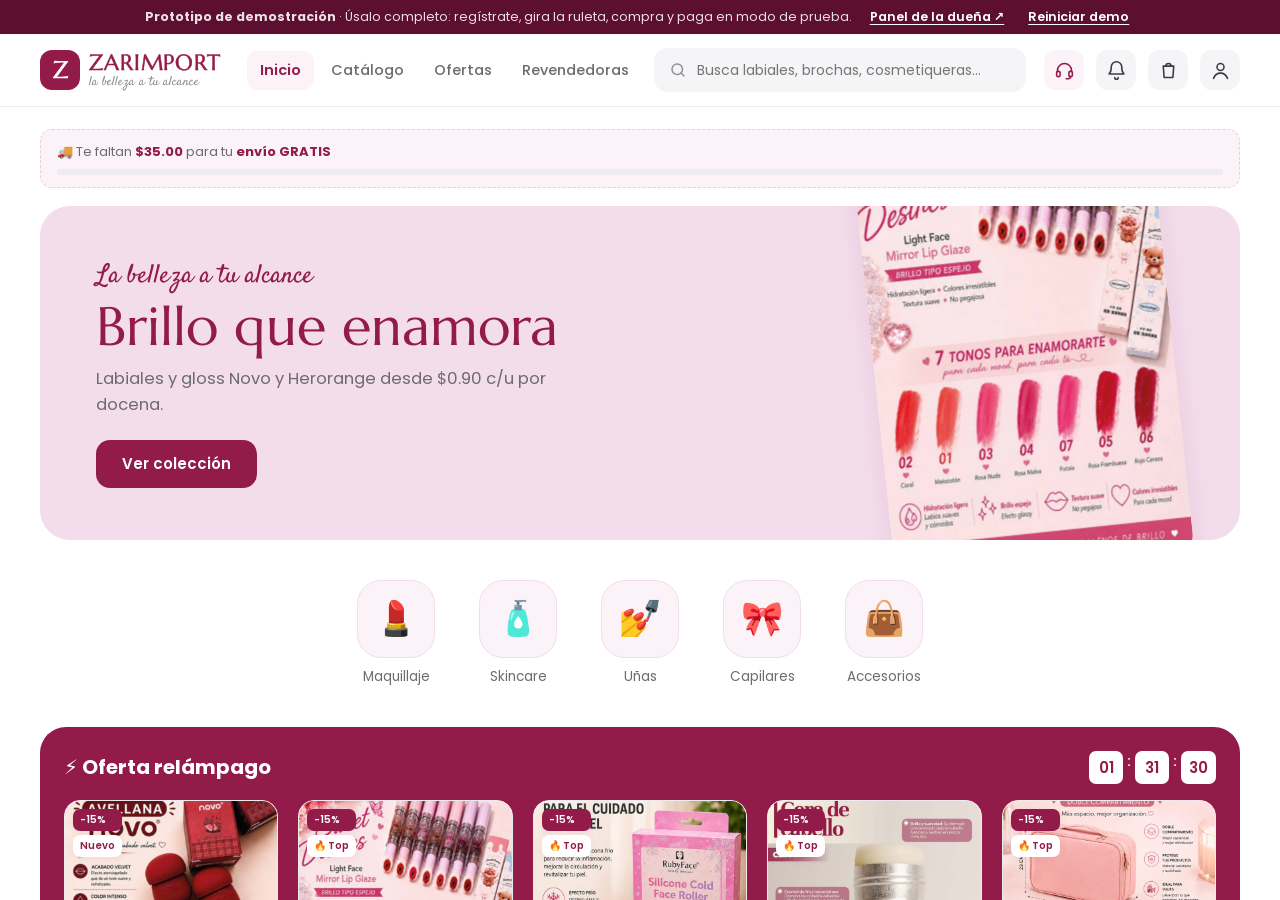
==== index.html @ 4b7f6025 "Zarimport demo: responsive desktop, tablet and mobile layout Adds a desktop storefront layout (top n" ====
<!doctype html>
<html lang="es">
<head>
<meta charset="utf-8">
<meta name="viewport" content="width=device-width,initial-scale=1,viewport-fit=cover">
<meta name="theme-color" content="#931B4A">
<title>Zarimport · La belleza a tu alcance</title>
<link rel="manifest" href="manifest.webmanifest">
<link rel="icon" href="assets/brand/icon.svg" type="image/svg+xml">
<link rel="preconnect" href="https://fonts.googleapis.com">
<link href="https://fonts.googleapis.com/css2?family=Marcellus&family=Poppins:wght@400;500;600;700&family=Satisfy&display=swap" rel="stylesheet">
<link rel="stylesheet" href="css/app.css">
</head>
<body>
<div class="stage">
  <aside class="demo-bar">
    <span><b>Prototipo de demostración</b> · Úsalo completo: regístrate, gira la ruleta, compra y paga en modo de prueba.</span>
    <a href="admin.html" target="_blank">Panel de la dueña ↗</a>
    <button onclick="Store.reset();location.hash='';location.reload()">Reiniciar demo</button>
  </aside>

  <div class="phone" id="phone">
    <header class="topbar" id="topbar">
      <div class="topbar-in">
        <a class="brand" href="#/">
          <span class="mark">Z</span>
          <span class="name">ZARIMPORT<small>la belleza a tu alcance</small></span>
        </a>
        <nav class="desk-nav" aria-label="Principal">
          <a href="#/" data-tab="home">Inicio</a>
          <a href="#/categorias" data-tab="cats">Catálogo</a>
          <a href="#/ofertas" data-tab="deals">Ofertas</a>
          <a href="#/revendedoras">Revendedoras</a>
        </nav>
        <form class="search desk-search" role="search" onsubmit="location.hash='#/buscar/'+encodeURIComponent(this.q.value);return false">
          <svg viewBox="0 0 24 24" fill="none" stroke="currentColor" stroke-width="2" stroke-linecap="round"><circle cx="11" cy="11" r="7"/><path d="m20 20-3.5-3.5"/></svg>
          <input name="q" placeholder="Busca labiales, brochas, cosmetiqueras…" autocomplete="off" aria-label="Buscar productos">
        </form>
        <a class="icon-btn zari-btn" href="#/ayuda" aria-label="Ayuda con Zari" title="Ayuda con Zari">
          <svg viewBox="0 0 24 24" fill="none" stroke="currentColor" stroke-width="1.8" stroke-linecap="round" stroke-linejoin="round"><path d="M4 13v-1a8 8 0 0 1 16 0v1"/><rect x="3" y="13" width="4" height="6" rx="1.5"/><rect x="17" y="13" width="4" height="6" rx="1.5"/><path d="M19 19c0 1.5-2 2.5-5 2.5"/></svg>
        </a>
        <a class="icon-btn" href="#/notificaciones" aria-label="Notificaciones" title="Notificaciones">
          <svg viewBox="0 0 24 24" fill="none" stroke="currentColor" stroke-width="1.8" stroke-linecap="round"><path d="M6 8a6 6 0 1 1 12 0c0 7 3 8 3 8H3s3-1 3-8"/><path d="M10 20a2 2 0 0 0 4 0"/></svg>
          <span class="badge" id="b-notif"></span>
        </a>
        <a class="icon-btn desk-only" href="#/carrito" data-tab="cart" aria-label="Carrito" title="Carrito">
          <svg viewBox="0 0 24 24" fill="none" stroke="currentColor" stroke-width="1.8" stroke-linecap="round" stroke-linejoin="round"><path d="M6 7h12l-1 13H7z"/><path d="M9 7a3 3 0 0 1 6 0"/></svg>
          <span class="badge b-cart"></span>
        </a>
        <a class="icon-btn desk-only" href="#/perfil" data-tab="me" aria-label="Mi cuenta" title="Mi cuenta">
          <svg viewBox="0 0 24 24" fill="none" stroke="currentColor" stroke-width="1.8" stroke-linecap="round"><circle cx="12" cy="8" r="4"/><path d="M4 21c1.5-4 4.5-6 8-6s6.5 2 8 6"/></svg>
        </a>
      </div>
    </header>

    <main class="view" id="view"></main>

    <nav class="tabbar" id="tabbar">
      <a href="#/" data-tab="home"><svg viewBox="0 0 24 24" fill="none" stroke="currentColor" stroke-width="1.8" stroke-linejoin="round"><path d="M3 10.5 12 3l9 7.5V20a1 1 0 0 1-1 1h-5v-6h-6v6H4a1 1 0 0 1-1-1z"/></svg>Inicio</a>
      <a href="#/categorias" data-tab="cats"><svg viewBox="0 0 24 24" fill="none" stroke="currentColor" stroke-width="1.8"><rect x="3" y="3" width="7.5" height="7.5" rx="2"/><rect x="13.5" y="3" width="7.5" height="7.5" rx="2"/><rect x="3" y="13.5" width="7.5" height="7.5" rx="2"/><rect x="13.5" y="13.5" width="7.5" height="7.5" rx="2"/></svg>Catálogo</a>
      <a href="#/ofertas" data-tab="deals"><svg viewBox="0 0 24 24" fill="none" stroke="currentColor" stroke-width="1.8" stroke-linejoin="round"><path d="M13 2 4 14h7l-1 8 9-12h-7z"/></svg>Ofertas</a>
      <a href="#/carrito" data-tab="cart"><svg viewBox="0 0 24 24" fill="none" stroke="currentColor" stroke-width="1.8" stroke-linecap="round" stroke-linejoin="round"><path d="M6 7h12l-1 13H7z"/><path d="M9 7a3 3 0 0 1 6 0"/></svg>Carrito<span class="badge b-cart" id="b-cart"></span></a>
      <a href="#/perfil" data-tab="me"><svg viewBox="0 0 24 24" fill="none" stroke="currentColor" stroke-width="1.8" stroke-linecap="round"><circle cx="12" cy="8" r="4"/><path d="M4 21c1.5-4 4.5-6 8-6s6.5 2 8 6"/></svg>Mi cuenta</a>
    </nav>

    <div class="layer" id="layer"></div>
  </div>
</div>

<script src="js/data.js"></script>
<script src="js/store.js"></script>
<script src="js/app.js"></script>
<script src="js/engage.js"></script>
<script src="js/zari.js"></script>
</body>
</html>
---- css/app.css ----
:root{
  --vino:#931B4A; --vino-700:#7A1640; --vino-900:#5C0F30;
  --lila:#F3DDEC; --lila-200:#EBCDE2; --lila-50:#FBF3F8;
  --gris:#8F9396; --gris-200:#ECEBEE; --gris-100:#F5F4F6; --texto:#3E3B40; --texto-2:#6D6A70;
  --blanco:#fff; --ok:#2E8B6A; --warn:#C27A12;
  --r:16px; --r-sm:10px;
  --sh:0 6px 24px rgba(147,27,74,.10); --sh-sm:0 2px 10px rgba(147,27,74,.08);
  --serif:'Marcellus',Georgia,serif; --sans:'Poppins',system-ui,-apple-system,Segoe UI,sans-serif; --script:'Satisfy',cursive;
}
*{box-sizing:border-box;-webkit-tap-highlight-color:transparent}
html,body{margin:0;height:100%}
body{font-family:var(--sans);color:var(--texto);background:var(--lila-50);font-size:14px}
button{font:inherit;cursor:pointer;border:0;background:none;color:inherit}
input,select,textarea{font:inherit;color:inherit}
img{display:block;max-width:100%}
a{color:inherit;text-decoration:none}

/* ---------- Marco: la app ocupa toda la pantalla; el diseño de escritorio está al final ---------- */
.stage{height:100dvh;display:flex;flex-direction:column}
.phone{position:relative;flex:1;min-height:0;width:100%;max-width:430px;margin:0 auto;background:var(--blanco);overflow:hidden;display:flex;flex-direction:column}
.demo-bar,.desk-nav,.desk-search,.desk-only,.site-foot{display:none}
.topbar-in,.page{display:contents}

/* ---------- Estructura ---------- */
.topbar{flex:none;display:flex;align-items:center;gap:10px;padding:12px 16px 10px;background:var(--blanco);z-index:5}
.brand{display:flex;align-items:center;gap:9px;flex:1;min-width:0}
.brand .mark{width:34px;height:34px;border-radius:10px;background:var(--vino);color:#fff;font-family:var(--serif);font-size:21px;display:grid;place-items:center;-webkit-text-stroke:.6px #fff}
.brand .name{font-family:var(--serif);color:var(--vino);font-size:19px;letter-spacing:.04em;-webkit-text-stroke:.5px var(--vino);line-height:1}
.brand .name small{display:block;font-family:var(--script);-webkit-text-stroke:0;color:var(--gris);font-size:13px;letter-spacing:0;margin-top:2px}
.icon-btn{position:relative;width:40px;height:40px;border-radius:12px;display:grid;place-items:center;background:var(--gris-100);color:var(--texto)}
.icon-btn svg{width:21px;height:21px}
.badge{position:absolute;top:-3px;right:-3px;min-width:18px;height:18px;padding:0 5px;border-radius:9px;background:var(--vino);color:#fff;font-size:10.5px;font-weight:600;display:grid;place-items:center;border:2px solid #fff}
.badge:empty,.badge[data-n="0"]{display:none}

.view{flex:1;overflow-y:auto;overflow-x:hidden;padding-bottom:24px;scroll-behavior:smooth}
.view::-webkit-scrollbar{width:0}

.tabbar{flex:none;display:grid;grid-template-columns:repeat(5,1fr);background:#fff;border-top:1px solid var(--gris-200);padding:6px 6px calc(6px + env(safe-area-inset-bottom))}
.tabbar a{display:flex;flex-direction:column;align-items:center;gap:2px;font-size:10.5px;color:var(--gris);padding:4px 0;position:relative}
.tabbar a svg{width:23px;height:23px}
.tabbar a.on{color:var(--vino);font-weight:600}
.tabbar .badge{top:0;right:calc(50% - 22px)}

/* ---------- Elementos ---------- */
.btn{display:inline-flex;align-items:center;justify-content:center;gap:8px;height:46px;padding:0 20px;border-radius:14px;background:var(--vino);color:#fff;font-weight:600;font-size:14.5px;transition:transform .12s,background .2s}
.btn:active{transform:scale(.97)}
.btn.block{width:100%}
.btn.soft{background:var(--lila);color:var(--vino)}
.btn.ghost{background:transparent;color:var(--vino);border:1.5px solid var(--lila-200)}
.btn.sm{height:36px;padding:0 14px;font-size:13px;border-radius:11px}
.btn[disabled]{opacity:.45;pointer-events:none}
.chip{display:inline-flex;align-items:center;gap:6px;height:32px;padding:0 13px;border-radius:16px;background:var(--gris-100);color:var(--texto-2);font-size:12.5px;white-space:nowrap}
.chip.on{background:var(--vino);color:#fff}
.section{padding:0 16px;margin-top:22px}
.sec-h{display:flex;align-items:baseline;justify-content:space-between;margin-bottom:12px}
.sec-h h3{margin:0;font-family:var(--serif);font-weight:400;font-size:20px;color:var(--vino)}
.sec-h a{font-size:12.5px;color:var(--gris)}
.muted{color:var(--texto-2)}
.tiny{font-size:11.5px}
.hscroll{display:flex;gap:12px;overflow-x:auto;padding:0 16px;margin:0 -16px;scroll-snap-type:x mandatory}
.hscroll::-webkit-scrollbar{display:none}
.hscroll>*{scroll-snap-align:start}

.search{display:flex;align-items:center;gap:8px;margin:0 16px;height:44px;border-radius:14px;background:var(--gris-100);padding:0 14px;color:var(--gris)}
.search input{flex:1;min-width:0;border:0;background:transparent;outline:none;font-size:14px;color:var(--texto)}
.search svg{width:18px;height:18px;flex:none}
.search .btn{flex:none;margin-right:-6px}

/* Barra de envío gratis */
.ship-bar{margin:12px 16px 0;padding:10px 12px;border-radius:12px;background:var(--lila-50);font-size:12px;color:var(--texto-2);border:1px dashed var(--lila-200)}
.ship-bar b{color:var(--vino)}
.prog{height:6px;background:var(--gris-200);border-radius:4px;margin-top:7px;overflow:hidden}
.prog i{display:block;height:100%;background:linear-gradient(90deg,#C25A85,var(--vino));border-radius:4px;transition:width .4s}

/* Hero */
.hero{margin:14px 16px 0;border-radius:22px;background:var(--lila);padding:20px 18px;position:relative;overflow:hidden;min-height:150px}
.hero>*{position:relative;z-index:1}
.hero>img{z-index:0}
.hero h2{font-family:var(--serif);font-weight:400;color:var(--vino);font-size:24px;line-height:1.1;margin:0 0 4px;max-width:54%}
.hero p{margin:0 0 12px;max-width:54%;font-size:12.5px;color:var(--texto-2)}
.hero img{position:absolute;right:-10px;bottom:-12px;width:46%;border-radius:18px;transform:rotate(-6deg);box-shadow:var(--sh)}
.hero .script{font-family:var(--script);color:var(--vino);font-size:18px}

/* Flash */
.flash{margin:18px 16px 0;border-radius:20px;background:var(--vino);color:#fff;padding:14px 14px 16px}
.flash-h{display:flex;align-items:center;justify-content:space-between;margin-bottom:12px}
.flash-h b{font-size:16px}
.timer{display:flex;gap:4px;font-variant-numeric:tabular-nums;font-weight:600}
.timer span{background:#fff;color:var(--vino);border-radius:7px;padding:3px 6px;font-size:13px;min-width:28px;text-align:center}
.flash .pcard{background:#fff;color:var(--texto)}

/* Categorías */
.cats{display:grid;grid-template-columns:repeat(5,1fr);gap:8px}
.cat{display:flex;flex-direction:column;align-items:center;gap:6px;font-size:11.5px;color:var(--texto-2);text-align:center}
.cat i{width:56px;height:56px;border-radius:18px;background:var(--lila-50);display:grid;place-items:center;font-size:25px;font-style:normal;border:1px solid var(--lila)}

/* Tarjeta de producto */
.grid{display:grid;grid-template-columns:1fr 1fr;gap:12px}
.pcard{position:relative;background:#fff;border-radius:var(--r);overflow:hidden;box-shadow:var(--sh-sm);display:flex;flex-direction:column}
.hscroll .pcard{flex:0 0 142px}
.pcard .ph{aspect-ratio:1/1;background:var(--lila-50);overflow:hidden}
.pcard .ph img{width:100%;height:100%;object-fit:cover;object-position:50% 40%}
.pcard .info{padding:9px 10px 11px;display:flex;flex-direction:column;gap:3px;flex:1}
.pcard .nm{font-size:12.5px;line-height:1.3;display:-webkit-box;-webkit-line-clamp:2;-webkit-box-orient:vertical;overflow:hidden;min-height:32px}
.pcard .br{font-size:10.5px;color:var(--gris);text-transform:uppercase;letter-spacing:.06em}
.price{display:flex;align-items:baseline;gap:6px;flex-wrap:wrap}
.price b{color:var(--vino);font-size:16px}
.price s{color:var(--gris);font-size:11.5px}
.tier{font-size:10.5px;color:var(--texto-2);background:var(--lila-50);border-radius:6px;padding:2px 6px;align-self:flex-start}
.sold{font-size:10.5px;color:var(--gris)}
.ptag{position:absolute;top:8px;left:8px;display:flex;flex-direction:column;gap:4px}
.ptag span{font-size:10px;font-weight:600;padding:3px 7px;border-radius:7px;background:#fff;color:var(--vino);box-shadow:var(--sh-sm)}
.ptag span.hot{background:var(--vino);color:#fff}
.add-mini{position:absolute;right:8px;bottom:8px;width:32px;height:32px;border-radius:10px;background:var(--vino);color:#fff;display:grid;place-items:center;font-size:20px;line-height:1}
.low{color:#B4234F;font-size:10.5px;font-weight:600}

/* Detalle */
.pd-img{position:relative;background:var(--lila-50)}
.pd-img img{width:100%;max-height:360px;object-fit:contain}
.pd-track{display:flex;overflow-x:auto;scroll-snap-type:x mandatory;scrollbar-width:none}
.pd-track::-webkit-scrollbar{display:none}
.pd-slide{position:relative;flex:0 0 100%;scroll-snap-align:center;display:flex;align-items:center;justify-content:center;height:360px;background:var(--lila-50)}
.pd-slide img{height:100%;width:100%}
.pd-vid video{height:100%;width:auto;max-width:100%;aspect-ratio:1/1;object-fit:cover;background:#000}
.pd-hint{position:absolute;right:12px;bottom:12px;background:var(--vino);color:#fff;font-size:11.5px;font-weight:600;padding:6px 11px;border-radius:14px;box-shadow:var(--sh);animation:nudgeR 1.8s ease-in-out infinite}
@keyframes nudgeR{50%{transform:translateX(-5px)}}
.pd-ai{position:absolute;left:62px;right:10px;top:14px;width:max-content;max-width:calc(100% - 72px);background:rgba(255,255,255,.94);color:var(--vino);font-size:10.5px;font-weight:600;line-height:1.35;padding:4px 9px;border-radius:10px;margin-left:auto}
.pd-sound{position:absolute;right:10px;bottom:10px;width:36px;height:36px;border-radius:50%;background:rgba(255,255,255,.92);font-size:16px}
.pd-dots{position:absolute;left:50%;bottom:10px;transform:translateX(-50%);display:flex;gap:6px;align-items:center}
.pd-dots button{width:8px;height:8px;border-radius:4px;background:#ffffffb0;box-shadow:0 0 0 1px rgba(147,27,74,.25);transition:width .2s;font-size:0;color:transparent}
.pd-dots button.on{width:22px;background:var(--vino)}
.pd-back{position:absolute;top:12px;left:12px;background:#fffd}
.pd-body{padding:16px}
.pd-body h1{font-family:var(--serif);font-weight:400;color:var(--texto);font-size:23px;margin:4px 0 6px;line-height:1.2}
.live{display:inline-flex;align-items:center;gap:6px;font-size:12px;color:var(--vino);background:var(--lila-50);padding:5px 10px;border-radius:20px}
.live i{width:7px;height:7px;border-radius:50%;background:#E0457B;animation:pulse 1.4s infinite}
@keyframes pulse{50%{opacity:.25}}
.tiers{display:grid;grid-template-columns:repeat(3,1fr);gap:8px;margin:14px 0}
.tiers div{border:1.5px solid var(--gris-200);border-radius:12px;padding:9px 6px;text-align:center;transition:.2s}
.tiers div.on{border-color:var(--vino);background:var(--lila-50)}
.tiers small{display:block;font-size:10.5px;color:var(--texto-2)}
.tiers b{color:var(--vino);font-size:16px}
.tones{display:flex;gap:8px;flex-wrap:wrap;margin:8px 0 4px}
.tones button{height:34px;padding:0 12px;border-radius:17px;border:1.5px solid var(--gris-200);font-size:12px;background:#fff}
.tones button.on{border-color:var(--vino);color:var(--vino);background:var(--lila-50);font-weight:600}
.qty{display:inline-flex;align-items:center;border:1.5px solid var(--gris-200);border-radius:12px;height:44px}
.qty button{width:40px;height:100%;font-size:20px;color:var(--vino)}
.qty span{min-width:34px;text-align:center;font-weight:600}
.buybar{position:sticky;bottom:0;background:#fff;border-top:1px solid var(--gris-200);padding:10px 16px;display:flex;gap:10px;align-items:center;z-index:3}
.promo-line{background:#FFF4E5;color:#8A5300;border-radius:10px;padding:8px 10px;font-size:12px;margin-top:8px}
.nudge{background:var(--lila-50);border-radius:12px;padding:10px 12px;font-size:12.5px;color:var(--texto-2);margin-top:10px}
.nudge b{color:var(--vino)}

/* Carrito */
.line{display:flex;gap:12px;padding:12px 0;border-bottom:1px solid var(--gris-200)}
.line img{width:74px;height:74px;border-radius:12px;object-fit:cover;object-position:50% 40%;background:var(--lila-50)}
.line .l-info{flex:1;min-width:0}
.line .l-nm{font-size:13px;line-height:1.3}
.line .qty{height:34px;margin-top:6px}
.line .qty button{width:32px;font-size:17px}
.summary{background:var(--gris-100);border-radius:var(--r);padding:14px;margin-top:14px}
.summary .row{display:flex;justify-content:space-between;padding:4px 0;font-size:13.5px}
.summary .row.total{font-size:17px;font-weight:700;color:var(--vino);border-top:1px solid var(--gris-200);margin-top:6px;padding-top:10px}
.empty{text-align:center;padding:50px 30px;color:var(--texto-2)}
.empty .big{font-size:52px}

/* Formularios */
.field{display:flex;flex-direction:column;gap:5px;margin-bottom:12px}
.field label{font-size:12px;color:var(--texto-2);font-weight:500}
.field input,.field select,.field textarea{height:46px;border:1.5px solid var(--gris-200);border-radius:12px;padding:0 13px;background:#fff;outline:none;transition:border .2s}
.field textarea{height:72px;padding:10px 13px;resize:none}
.field input:focus,.field select:focus,.field textarea:focus{border-color:var(--vino)}
.row2{display:grid;grid-template-columns:minmax(0,1fr) minmax(0,1fr);gap:10px}
.field input,.field select,.field textarea{width:100%;min-width:0}
.pw{position:relative}
.pw input{padding-right:48px}
.pw-eye{position:absolute;right:4px;top:50%;transform:translateY(-50%);width:40px;height:40px;border-radius:10px;display:grid;place-items:center;color:var(--gris)}
.pw-eye:hover,.pw-eye[aria-pressed="true"]{color:var(--vino)}
.pw-eye svg{width:20px;height:20px}
.opt{display:flex;gap:12px;align-items:center;border:1.5px solid var(--gris-200);border-radius:14px;padding:12px;margin-bottom:10px;cursor:pointer;background:#fff;transition:.2s}
.opt.on{border-color:var(--vino);background:var(--lila-50)}
.opt .ic{width:40px;height:40px;border-radius:12px;background:var(--lila);display:grid;place-items:center;font-size:19px;flex:none}
.opt .t{flex:1}
.opt .t b{display:block;font-size:13.5px}
.opt .t small{color:var(--texto-2);font-size:11.5px}
.opt .rt{font-weight:600;color:var(--vino);font-size:13px}
.steps{display:flex;gap:6px;margin:4px 0 16px}
.steps i{flex:1;height:4px;border-radius:3px;background:var(--gris-200)}
.steps i.on{background:var(--vino)}
.page-h{display:flex;align-items:center;gap:10px;padding:4px 16px 8px}
.page-h h2{margin:0;font-family:var(--serif);font-weight:400;color:var(--vino);font-size:22px}
.pad{padding:0 16px}

/* Auth */
.auth{padding:26px 22px}
.auth .logo-big{text-align:center;margin:8px 0 22px}
.auth .logo-big .w{font-family:var(--serif);color:var(--vino);font-size:36px;letter-spacing:.04em;-webkit-text-stroke:1px var(--vino)}
.auth .logo-big .t{color:var(--gris);font-size:11px;letter-spacing:.18em}
.auth .logo-big .t em{font-family:var(--script);font-style:normal;letter-spacing:0;font-size:18px;color:var(--vino)}
.seg{display:grid;grid-template-columns:1fr 1fr;background:var(--gris-100);border-radius:14px;padding:4px;margin-bottom:14px}
.seg button{height:40px;border-radius:11px;font-size:13px;color:var(--texto-2)}
.seg button.on{background:#fff;color:var(--vino);font-weight:600;box-shadow:var(--sh-sm)}
.gift-note{background:var(--lila-50);border:1px dashed var(--lila-200);border-radius:12px;padding:10px 12px;font-size:12.5px;color:var(--vino);margin-bottom:16px;text-align:center}

/* Perfil */
.pcard-user{margin:6px 16px 0;background:linear-gradient(135deg,var(--vino),#B3366A);color:#fff;border-radius:22px;padding:18px}
.pcard-user h3{margin:0;font-family:var(--serif);font-weight:400;font-size:22px}
.lvl{display:inline-block;background:#ffffff26;border-radius:20px;padding:3px 10px;font-size:11.5px;margin-top:6px}
.pts{display:flex;justify-content:space-between;align-items:flex-end;margin-top:14px}
.pts b{font-size:28px}
.pcard-user .prog{background:#ffffff33}
.pcard-user .prog i{background:#fff}
.menu a,.menu button{display:flex;align-items:center;gap:12px;width:100%;padding:14px 0;border-bottom:1px solid var(--gris-200);font-size:14px;text-align:left}
.menu .ic{width:36px;height:36px;border-radius:11px;background:var(--lila-50);display:grid;place-items:center}
.menu .ar{margin-left:auto;color:var(--gris)}
.checkin{display:grid;grid-template-columns:repeat(7,1fr);gap:6px;margin-top:10px}
.checkin div{border-radius:10px;background:var(--gris-100);text-align:center;padding:7px 0;font-size:10.5px;color:var(--texto-2)}
.checkin div b{display:block;font-size:13px;color:var(--vino)}
.checkin div.done{background:var(--vino);color:#fff}
.checkin div.done b{color:#fff}
.checkin div.today{outline:2px solid var(--vino)}

/* Pedidos */
.order{border:1px solid var(--gris-200);border-radius:var(--r);padding:12px;margin-bottom:12px}
.order .oh{display:flex;justify-content:space-between;font-size:12.5px}
.status{font-size:11px;font-weight:600;padding:3px 9px;border-radius:12px;background:var(--lila);color:var(--vino);text-transform:capitalize}
.track{display:flex;justify-content:space-between;margin-top:12px;position:relative}
.track::before{content:'';position:absolute;top:7px;left:8px;right:8px;height:2px;background:var(--gris-200)}
.track div{position:relative;display:flex;flex-direction:column;align-items:center;gap:4px;font-size:10px;color:var(--gris);width:25%}
.track div i{width:16px;height:16px;border-radius:50%;background:var(--gris-200);border:3px solid #fff}
.track div.on{color:var(--vino);font-weight:600}
.track div.on i{background:var(--vino)}

/* Notificaciones in-app */
.notif{display:flex;gap:12px;padding:12px 0;border-bottom:1px solid var(--gris-200)}
.notif .ic{width:42px;height:42px;border-radius:13px;background:var(--lila);display:grid;place-items:center;font-size:19px;flex:none}
.notif.unread .t b::after{content:'';display:inline-block;width:7px;height:7px;border-radius:50%;background:var(--vino);margin-left:6px;vertical-align:middle}

/* ---------- Capa de pop-ups ---------- */
.layer{position:absolute;inset:0;pointer-events:none;z-index:50}
.toast{position:absolute;left:12px;right:12px;top:66px;background:#fff;border-radius:16px;box-shadow:0 10px 30px rgba(92,15,48,.18);padding:10px 12px;display:flex;gap:10px;align-items:center;pointer-events:auto;transform:translateY(-140%);opacity:0;transition:transform .45s cubic-bezier(.2,.9,.3,1.2),opacity .3s}
.toast.show{transform:none;opacity:1}
.toast img{width:44px;height:44px;border-radius:11px;object-fit:cover}
.toast .tx{flex:1;font-size:12.5px;line-height:1.35}
.toast .tx small{color:var(--gris);font-size:11px}
.toast .x{color:var(--gris);font-size:18px;padding:4px}
.push{position:absolute;left:10px;right:10px;top:10px;background:rgba(255,255,255,.97);backdrop-filter:blur(10px);border-radius:18px;box-shadow:0 12px 34px rgba(0,0,0,.18);padding:11px 13px;pointer-events:auto;transform:translateY(-150%);transition:transform .5s cubic-bezier(.2,.9,.3,1.15);display:flex;gap:10px}
.push.show{transform:none}
.push .ap{width:36px;height:36px;border-radius:9px;background:var(--vino);color:#fff;font-family:var(--serif);display:grid;place-items:center;font-size:20px;flex:none}
.push .tx{flex:1;font-size:12.5px;line-height:1.35}
.push .tx .hd{display:flex;justify-content:space-between;color:var(--gris);font-size:11px}
.scrim{position:absolute;inset:0;background:rgba(62,20,40,.42);opacity:0;transition:opacity .25s;pointer-events:auto;display:flex;align-items:center;justify-content:center;padding:22px}
.scrim.show{opacity:1}
.scrim.sheet{align-items:flex-end;padding:0}
.modal{position:relative;width:100%;background:#fff;border-radius:26px;padding:24px 20px 20px;text-align:center;transform:scale(.85);transition:transform .35s cubic-bezier(.2,.9,.3,1.3);max-height:92%;overflow:auto}
.scrim.show .modal{transform:none}
.scrim.sheet .modal{border-radius:26px 26px 0 0;transform:translateY(100%)}
.scrim.sheet.show .modal{transform:none}
.modal .close{position:absolute;top:10px;right:12px;width:32px;height:32px;border-radius:50%;background:var(--gris-100);color:var(--texto-2);font-size:18px}
.modal h3{font-family:var(--serif);font-weight:400;color:var(--vino);font-size:24px;margin:6px 0 6px;line-height:1.15}
.modal p{margin:0 0 14px;color:var(--texto-2);font-size:13px;line-height:1.5}
.modal .emoji{font-size:44px}
.coupon{display:flex;align-items:center;justify-content:space-between;border:2px dashed var(--vino);border-radius:14px;padding:12px 14px;margin:6px 0 14px;background:var(--lila-50)}
.coupon b{font-size:18px;letter-spacing:.08em;color:var(--vino)}
.modal .later{display:block;margin:10px auto 0;font-size:12px;color:var(--gris)}
.mini-grid{display:grid;grid-template-columns:repeat(3,1fr);gap:8px;margin-bottom:14px}
.mini-grid img{border-radius:10px;aspect-ratio:1;object-fit:cover;object-position:50% 40%}

/* Ruleta */
.wheel-wrap{position:relative;width:250px;height:250px;margin:6px auto 14px}
.wheel{width:100%;height:100%;border-radius:50%;transition:transform 4.2s cubic-bezier(.15,.85,.2,1);box-shadow:0 0 0 6px #fff,0 0 0 8px var(--lila-200),var(--sh)}
.wheel-pin{position:absolute;top:-12px;left:50%;transform:translateX(-50%);width:0;height:0;border-left:13px solid transparent;border-right:13px solid transparent;border-top:24px solid var(--vino);filter:drop-shadow(0 2px 2px rgba(0,0,0,.2));z-index:2}
.wheel-hub{position:absolute;inset:50%;width:58px;height:58px;margin:-29px;border-radius:50%;background:#fff;display:grid;place-items:center;font-family:var(--serif);color:var(--vino);font-size:28px;box-shadow:var(--sh-sm)}

/* Burbuja flotante de regalo */
.fab-gift{position:absolute;right:14px;bottom:150px;width:56px;height:56px;border-radius:50%;background:var(--vino);color:#fff;font-size:26px;display:grid;place-items:center;box-shadow:0 10px 24px rgba(147,27,74,.35);pointer-events:auto;animation:bob 2.4s ease-in-out infinite;z-index:40}
.fab-gift small{position:absolute;top:-6px;right:-6px;background:#fff;color:var(--vino);font-size:10px;font-weight:700;border-radius:10px;padding:2px 6px;box-shadow:var(--sh-sm)}
@keyframes bob{50%{transform:translateY(-6px) rotate(-6deg)}}
.confetti{position:absolute;inset:0;pointer-events:none;overflow:hidden;z-index:60}
.confetti i{position:absolute;top:-10px;width:8px;height:12px;border-radius:2px;animation:fall 1.8s ease-in forwards}
@keyframes fall{to{transform:translateY(110vh) rotate(540deg);opacity:.6}}
.snack{position:absolute;left:50%;bottom:84px;transform:translate(-50%,30px);background:var(--texto);color:#fff;border-radius:12px;padding:10px 16px;font-size:13px;opacity:0;transition:.3s;pointer-events:none;white-space:nowrap;z-index:70}
.snack.show{opacity:1;transform:translate(-50%,0)}

/* ---------- Zari, asistente virtual ---------- */
.zari-btn{color:var(--vino);background:var(--lila-50)}
.zari-av{width:40px;height:40px;border-radius:50%;background:linear-gradient(135deg,#B3366A,var(--vino));display:grid;place-items:center;flex:none;box-shadow:0 3px 10px rgba(147,27,74,.25)}
.zari-av svg{width:26px;height:17px}
.zari-av.sm{width:30px;height:30px}
.zari-av.sm svg{width:19px;height:12px}
.view.chat-mode{display:flex;flex-direction:column;padding:0;overflow:hidden}
.zari{display:flex;flex-direction:column;height:100%;min-height:0;background:var(--lila-50)}
.zhead{flex:none;display:flex;align-items:center;gap:10px;padding:8px 14px 10px;background:#fff;border-bottom:1px solid var(--gris-200)}
.zname{flex:1;min-width:0;line-height:1.2}
.zname b{font-family:var(--serif);color:var(--vino);font-size:19px;font-weight:400}
.zname small{display:block;color:var(--gris);font-size:11px}
.zstatus{font-size:10.5px;font-weight:600;padding:5px 9px;border-radius:12px;white-space:nowrap;display:flex;align-items:center;gap:5px}
.zstatus::before{content:'';width:7px;height:7px;border-radius:50%;background:currentColor}
.zstatus.on{background:#E8F6F0;color:var(--ok)}
.zstatus.busy{background:#FFF2DC;color:var(--warn)}
.zstatus.off{background:var(--gris-200);color:var(--texto-2)}
.zmsgs{flex:1;overflow-y:auto;padding:14px 12px 8px;display:flex;flex-direction:column;gap:10px}
.zmsgs::-webkit-scrollbar{width:0}
.zday{align-self:center;font-size:10.5px;color:var(--gris);background:#fff;border-radius:10px;padding:2px 10px}
.zrow{display:flex;gap:8px;align-items:flex-end;max-width:100%}
.zrow.me{justify-content:flex-end}
.zbub{max-width:82%;background:#fff;border-radius:18px 18px 18px 6px;padding:10px 12px 6px;font-size:13px;line-height:1.5;box-shadow:var(--sh-sm);word-wrap:break-word}
.zrow.me .zbub{background:var(--vino);color:#fff;border-radius:18px 18px 6px 18px}
.zbub time{display:block;text-align:right;font-size:9.5px;color:var(--gris);margin-top:2px}
.zrow.me .zbub time{color:#ffffffb0}
.zbub.typing{display:flex;gap:4px;padding:13px 14px}
.zbub.typing i{width:7px;height:7px;border-radius:50%;background:var(--lila-200);animation:zt 1s infinite}
.zbub.typing i:nth-child(2){animation-delay:.15s}.zbub.typing i:nth-child(3){animation-delay:.3s}
@keyframes zt{50%{transform:translateY(-4px);background:var(--vino)}}
.zchips{display:flex;flex-wrap:wrap;gap:6px;margin:10px 0 4px}
.zchip{display:inline-flex;align-items:center;min-height:32px;padding:5px 11px;border-radius:16px;border:1.5px solid var(--lila-200);background:#fff;color:var(--vino);font-size:12px;font-weight:500;text-align:left}
.zchip.strong{background:var(--vino);border-color:var(--vino);color:#fff}
.zorder{display:block;margin-top:8px;padding:8px 10px;border-radius:12px;background:var(--lila-50);font-size:12.5px}
.zorder span{color:var(--texto-2);font-size:11.5px}
.zprods{display:grid;grid-template-columns:1fr 1fr;gap:8px;margin-top:8px}
.zprods a{display:flex;flex-direction:column;gap:3px;font-size:11.5px;line-height:1.3}
.zprods img{width:100%;aspect-ratio:1;object-fit:cover;object-position:50% 40%;border-radius:10px;background:var(--lila-50)}
.zprods b{color:var(--vino)}
.zform{display:flex;flex-direction:column;gap:7px;margin-top:8px}
.zform input,.zform textarea{border:1.5px solid var(--gris-200);border-radius:10px;padding:9px 10px;font-size:13px;outline:none;width:100%;min-width:0;resize:none}
.zform textarea{height:70px}
.zform input:focus,.zform textarea:focus{border-color:var(--vino)}
.zinput{flex:none;display:flex;gap:8px;padding:10px 12px;background:#fff;border-top:1px solid var(--gris-200)}
.zinput input{flex:1;min-width:0;height:44px;border:1.5px solid var(--gris-200);border-radius:22px;padding:0 16px;outline:none;font-size:14px}
.zinput input:focus{border-color:var(--vino)}
.zinput button{width:44px;height:44px;border-radius:50%;background:var(--vino);color:#fff;display:grid;place-items:center;flex:none}
.zinput button svg{width:20px;height:20px}
.zari-nudge{position:absolute;left:12px;right:12px;bottom:84px;display:flex;align-items:center;gap:10px;background:#fff;border-radius:18px;padding:10px 12px;box-shadow:0 12px 32px rgba(92,15,48,.22);pointer-events:auto;transform:translateY(30px);opacity:0;transition:.4s cubic-bezier(.2,.9,.3,1.2);z-index:45;border:1.5px solid var(--lila)}
.zari-nudge.show{transform:none;opacity:1}
.zari-nudge>div{flex:1;font-size:12.5px;line-height:1.35}
.zari-nudge b{display:block;color:var(--vino);font-family:var(--serif);font-weight:400;font-size:15px}
.zari-nudge>button{color:var(--gris);font-size:18px;padding:4px}

/* =====================================================================
   DISEÑO ADAPTABLE
   Celular (< 600px): app con barra inferior, tal como arriba.
   Tablet (600 a 899px): misma app a todo el ancho, con más columnas.
   Escritorio (900px o más): tienda web con menú superior y pie de página.
   ===================================================================== */
.topbar .desk-search,.topbar .desk-only{display:none}

@media (min-width:600px){
  .phone{max-width:none}
  .grid{grid-template-columns:repeat(auto-fill,minmax(168px,1fr));gap:14px}
  .hscroll .pcard{flex-basis:168px}
  .hero{min-height:200px;padding:28px 26px}
  .hero h2{font-size:32px}
  .hero p{font-size:14px}
  .hero img{width:min(40%,280px);right:24px}
  .cats{display:flex;justify-content:center;gap:26px}
  .cat i{width:64px;height:64px;font-size:28px}
  .pd-slide{height:440px}
  .pd-img img{max-height:none}
  .auth{max-width:480px;margin-inline:auto}

  /* Pop-ups: ventanas centradas y avisos en la esquina */
  .modal{max-width:420px}
  .scrim.sheet{align-items:center;padding:22px}
  .scrim.sheet .modal{border-radius:26px;transform:scale(.85)}
  .toast,.push,.zari-nudge{left:auto;right:16px;width:380px}
}

@media (min-width:900px){
  body{background:var(--blanco);font-size:14.5px}

  /* Franja de demostración */
  .demo-bar{display:flex;flex:none;align-items:center;justify-content:center;gap:8px 18px;flex-wrap:wrap;padding:7px 24px;background:var(--vino-900);color:#fff;font-size:12.5px;text-align:center}
  .demo-bar span{opacity:.88}
  .demo-bar a,.demo-bar button{font-weight:600;text-decoration:underline;text-underline-offset:3px}
  .demo-bar a:hover,.demo-bar button:hover{color:var(--lila)}

  /* Cabecera de tienda */
  .topbar{display:block;padding:0;border-bottom:1px solid var(--gris-200)}
  .topbar-in{display:flex;align-items:center;gap:12px;width:min(1200px,100% - 48px);margin:0 auto;padding:14px 0}
  .brand{flex:none}
  .brand .mark{width:40px;height:40px;font-size:24px;border-radius:12px}
  .brand .name{font-size:22px}
  .desk-nav{display:flex;gap:4px;margin-left:14px}
  .desk-nav a{padding:9px 13px;border-radius:11px;font-weight:500;color:var(--texto-2);white-space:nowrap;transition:background .15s,color .15s}
  .desk-nav a:hover{background:var(--gris-100);color:var(--texto)}
  .desk-nav a.on{background:var(--lila-50);color:var(--vino);font-weight:600}
  .topbar .desk-search{display:flex;flex:1;min-width:120px;max-width:420px;margin:0 6px 0 auto;border:1.5px solid transparent;transition:border .2s,background .2s}
  .topbar .desk-search:focus-within{border-color:var(--vino);background:#fff}
  .topbar .desk-only{display:grid}
  .icon-btn{transition:background .15s,color .15s}
  .topbar .icon-btn:hover,.topbar .icon-btn.on{background:var(--lila);color:var(--vino)}
  .tabbar{display:none}

  /* Contenido centrado; la barra de desplazamiento queda en el borde de la ventana */
  .view{display:flex;flex-direction:column;padding:22px max(8px,calc((100% - 1232px)/2)) 0;scroll-behavior:auto}
  .view::-webkit-scrollbar{width:10px}
  .view::-webkit-scrollbar-thumb{background:var(--lila-200);border-radius:5px;border:2px solid #fff}
  .view[data-w="narrow"]{padding-inline:max(8px,calc((100% - 720px)/2))}
  .page{display:block;flex:1 0 auto;padding-bottom:56px}
  .page>.search{display:none}

  .btn{transition:transform .12s,background .2s,box-shadow .2s}
  .btn:hover{background:var(--vino-700)}
  .btn.soft:hover{background:var(--lila-200)}
  .btn.ghost:hover{background:var(--lila-50)}
  .chip{cursor:pointer}
  button.chip:hover:not(.on){background:var(--gris-200)}
  .page select.chip{flex:0 1 230px!important;height:38px;cursor:pointer}

  .page-h{padding:4px 16px 14px}
  .page-h h2{font-size:30px}
  .section{margin-top:40px}
  .sec-h{margin-bottom:16px}
  .sec-h h3{font-size:27px}
  .sec-h a{font-size:13.5px;color:var(--vino);font-weight:500}
  .sec-h a:hover{text-decoration:underline}
  .ship-bar{margin-top:0;font-size:13px;padding:12px 16px}
  .page-h+.ship-bar{margin-bottom:6px}

  /* Portada */
  .hero{margin-top:18px;min-height:330px;padding:52px 56px;border-radius:30px;display:flex;flex-direction:column;justify-content:center;align-items:flex-start}
  .hero .script{font-size:26px}
  .hero h2{font-size:54px;margin:2px 0 10px}
  .hero p{font-size:16.5px;line-height:1.55;margin-bottom:22px;max-width:46%}
  .hero .btn.sm{height:48px;padding:0 26px;font-size:15px;border-radius:14px}
  .hero img{width:300px;right:72px;bottom:-34px;border-radius:24px}
  a.hero{min-height:0;padding:30px 36px;transition:background .2s}
  a.hero h2{font-size:28px!important}
  a.hero p{font-size:15px}
  a.hero:hover{background:var(--lila-50)!important}
  .view[data-w="narrow"] .hero{min-height:0;padding:32px 36px}
  .view[data-w="narrow"] .hero h2{font-size:36px}
  .view[data-w="narrow"] .hero p{max-width:100%}
  .cats{gap:44px;margin-top:8px}
  .cat{font-size:13.5px;gap:9px;transition:color .15s}
  .cat i{width:78px;height:78px;border-radius:24px;font-size:34px;transition:transform .2s,background .2s}
  .cat:hover{color:var(--vino)}
  .cat:hover i{transform:translateY(-3px);background:var(--lila)}
  .flash{margin-top:40px;padding:24px 24px 26px;border-radius:26px}
  .flash-h{margin-bottom:16px}
  .flash-h b{font-size:20px}
  .timer span{font-size:15px;padding:5px 8px;min-width:34px}

  /* Productos */
  .grid{grid-template-columns:repeat(auto-fill,minmax(200px,1fr));gap:20px}
  .pcard{box-shadow:none;border:1px solid var(--gris-200);transition:border-color .2s,transform .2s}
  .pcard:hover{border-color:var(--vino)}
  .pcard .ph img{transition:transform .35s}
  .pcard:hover .ph img{transform:scale(1.05)}
  .pcard .info{padding:12px 14px 14px;gap:4px}
  .pcard .nm{font-size:14px;min-height:36px}
  .pcard .br{font-size:11px}
  .price b{font-size:18px}
  .tier,.sold,.low{font-size:11.5px}
  .add-mini{width:38px;height:38px;right:12px;bottom:12px;border-radius:12px;transition:transform .15s,background .2s}
  .add-mini:hover{background:var(--vino-700);transform:scale(1.08)}
  /* Las filas deslizables pasan a ser una sola fila que muestra las tarjetas que caben */
  .hscroll:has(>.pcard){display:grid;grid-template-columns:repeat(auto-fill,minmax(200px,1fr));grid-template-rows:auto;grid-auto-rows:0;gap:0 20px;overflow:hidden}
  .hscroll:not(:has(>.pcard)){flex-wrap:wrap;overflow:visible}

  /* Detalle de producto en dos columnas */
  .view[data-w="product"] .page{display:grid;grid-template-columns:minmax(0,1.1fr) minmax(0,1fr);grid-template-rows:auto 1fr auto;column-gap:48px;padding-inline:16px}
  .view[data-w="product"] .pd-img{grid-column:1;grid-row:1/span 2;align-self:start;position:sticky;top:0;border-radius:26px;overflow:hidden}
  .view[data-w="product"] .pd-body{grid-column:2;grid-row:1;padding:6px 0 0}
  .view[data-w="product"] .buybar{grid-column:2;grid-row:2;align-self:start;position:static;border:0;padding:20px 0 0}
  .view[data-w="product"] .buybar .btn{height:54px;font-size:16px}
  .view[data-w="product"] .buybar .icon-btn{width:54px;height:54px;border-radius:14px}
  .view[data-w="product"] .page>.section{grid-column:1/-1;grid-row:3;padding:0;margin-top:56px}
  .view[data-w="product"] .page>.empty{grid-column:1/-1}
  .pd-slide{height:560px}
  .pd-body h1{font-size:36px;margin:12px 0 8px}
  .pd-body .muted.tiny{font-size:13px}
  .tiers{gap:12px;margin:20px 0}
  .tiers div{padding:14px 8px;cursor:pointer}
  .tiers div:hover{border-color:var(--lila-200)}
  .tiers small{font-size:12px}
  .tiers b{font-size:20px}
  .tones button{height:38px;padding:0 16px;font-size:13px}
  .tones button:hover{border-color:var(--lila-200)}
  .nudge,.promo-line{font-size:13.5px;padding:12px 14px}

  /* Carrito en dos columnas */
  .cart-cols{display:grid;grid-template-columns:minmax(0,1fr) 380px;gap:44px;align-items:start;margin-top:14px}
  .cart-side{position:sticky;top:0;border:1px solid var(--gris-200);border-radius:22px;padding:20px}
  .cart-side #cform{margin-top:0!important}
  .line{gap:16px;padding:16px 0}
  .line img{width:96px;height:96px;border-radius:14px}
  .line .l-nm{font-size:15px}
  .summary{padding:18px}

  /* Páginas angostas: cuenta, pedidos, pago */
  .auth{padding-top:34px}
  .menu a:hover,.menu button:hover{color:var(--vino)}
  .opt:hover{border-color:var(--lila-200)}
  .order{transition:border-color .2s}
  a.order:hover{border-color:var(--vino)}
  .pcard-user{padding:26px}
  .empty{padding:70px 30px}

  /* Chat con Zari como tarjeta centrada */
  .view.chat-mode{padding:22px max(24px,calc((100% - 760px)/2))}
  .view.chat-mode .page{display:contents}
  .view.chat-mode .site-foot{display:none}
  .zari{border:1px solid var(--lila-200);border-radius:24px;overflow:hidden}
  .zbub{font-size:14px;max-width:70%}
  .zchip{font-size:13px;cursor:pointer}
  .zchip:hover{border-color:var(--vino)}

  /* Pie de página */
  .site-foot{display:grid;grid-template-columns:1.6fr repeat(3,1fr);gap:28px 40px;flex:none;margin:0 16px;padding:38px 0 30px;border-top:1px solid var(--gris-200);color:var(--texto-2);font-size:13.5px}
  .site-foot .f-brand{font-family:var(--serif);color:var(--vino);font-size:22px;letter-spacing:.04em;-webkit-text-stroke:.5px var(--vino)}
  .site-foot p{margin:8px 0 0;max-width:330px;line-height:1.6}
  .site-foot nav{display:flex;flex-direction:column;gap:9px}
  .site-foot nav b{color:var(--texto);font-weight:600;margin-bottom:2px}
  .site-foot nav a:hover{color:var(--vino)}
  .site-foot small{grid-column:1/-1;color:var(--gris);font-size:12px;padding-top:18px;border-top:1px solid var(--gris-200)}

  /* Pop-ups y avisos flotantes */
  .toast{top:20px;right:24px}
  .push{top:20px;right:24px}
  .snack{bottom:32px}
  .fab-gift{right:32px;bottom:32px;width:62px;height:62px;font-size:29px}
  .zari-nudge{left:24px;right:auto;bottom:24px}
  .modal{padding:30px 28px 26px}
}
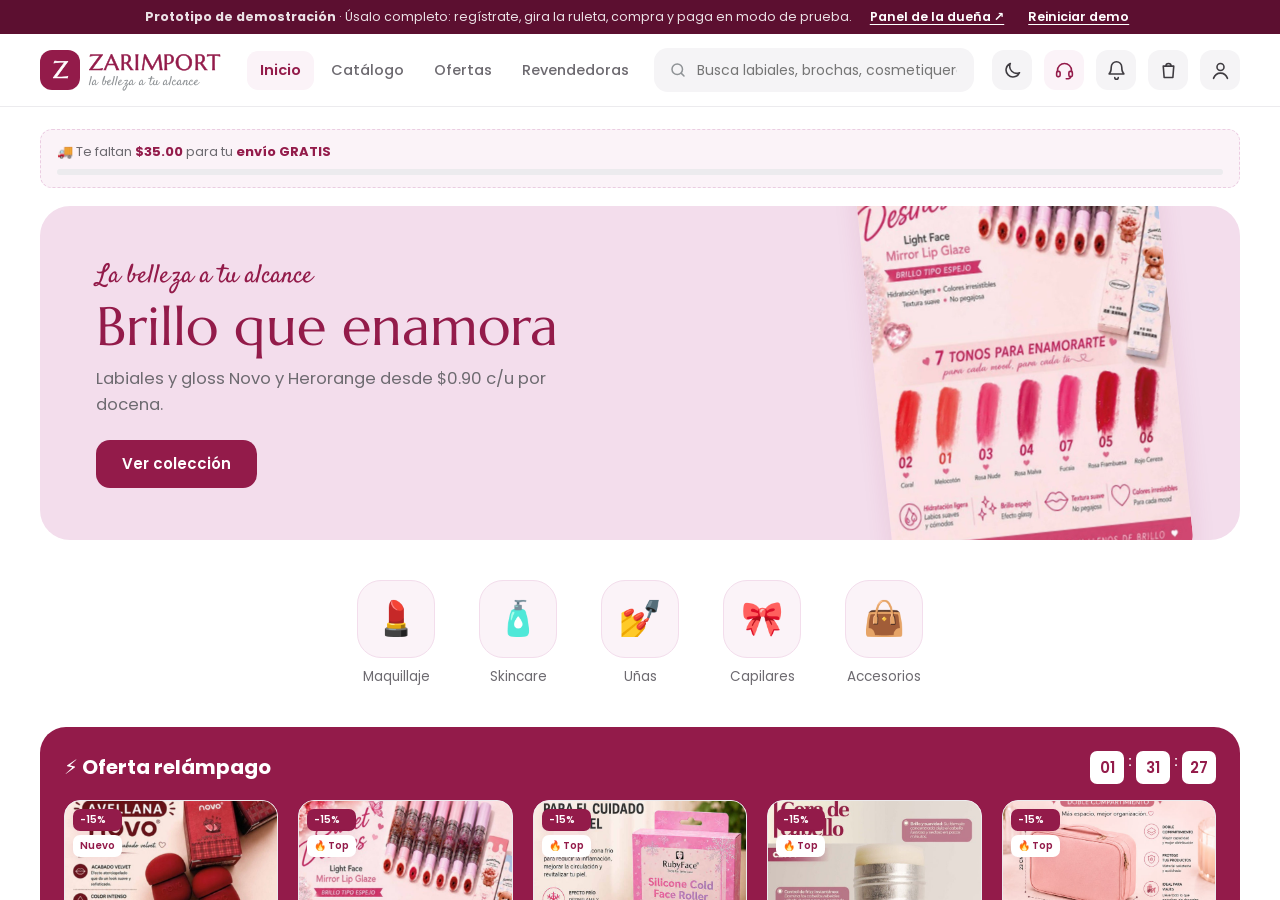
==== commit 37aabfa2: "Add dark mode to the shopping app and the owner panel Colours now come from light/dark tokens. The t" ====
--- a/index.html
+++ b/index.html
@@ -5,6 +5,7 @@
 <meta name="viewport" content="width=device-width,initial-scale=1,viewport-fit=cover">
 <meta name="theme-color" content="#931B4A">
 <title>Zarimport · La belleza a tu alcance</title>
+<script src="js/theme.js"></script>
 <link rel="manifest" href="manifest.webmanifest">
 <link rel="icon" href="assets/brand/icon.svg" type="image/svg+xml">
 <link rel="preconnect" href="https://fonts.googleapis.com">
@@ -36,6 +37,10 @@
           <svg viewBox="0 0 24 24" fill="none" stroke="currentColor" stroke-width="2" stroke-linecap="round"><circle cx="11" cy="11" r="7"/><path d="m20 20-3.5-3.5"/></svg>
           <input name="q" placeholder="Busca labiales, brochas, cosmetiqueras…" autocomplete="off" aria-label="Buscar productos">
         </form>
+        <button class="icon-btn theme-btn" type="button" data-theme-toggle aria-label="Modo oscuro" title="Cambiar entre modo claro y oscuro">
+          <svg class="moon" viewBox="0 0 24 24" fill="none" stroke="currentColor" stroke-width="1.8" stroke-linecap="round" stroke-linejoin="round"><path d="M20 14.5A8 8 0 0 1 9.5 4a8 8 0 1 0 10.5 10.5z"/></svg>
+          <svg class="sun" viewBox="0 0 24 24" fill="none" stroke="currentColor" stroke-width="1.8" stroke-linecap="round"><circle cx="12" cy="12" r="4"/><path d="M12 2.5v2M12 19.5v2M2.5 12h2M19.5 12h2M5.3 5.3l1.4 1.4M17.3 17.3l1.4 1.4M5.3 18.7l1.4-1.4M17.3 6.7l1.4-1.4"/></svg>
+        </button>
         <a class="icon-btn zari-btn" href="#/ayuda" aria-label="Ayuda con Zari" title="Ayuda con Zari">
           <svg viewBox="0 0 24 24" fill="none" stroke="currentColor" stroke-width="1.8" stroke-linecap="round" stroke-linejoin="round"><path d="M4 13v-1a8 8 0 0 1 16 0v1"/><rect x="3" y="13" width="4" height="6" rx="1.5"/><rect x="17" y="13" width="4" height="6" rx="1.5"/><path d="M19 19c0 1.5-2 2.5-5 2.5"/></svg>
         </a>
--- a/css/app.css
+++ b/css/app.css
@@ -3,9 +3,30 @@
   --lila:#F3DDEC; --lila-200:#EBCDE2; --lila-50:#FBF3F8;
   --gris:#8F9396; --gris-200:#ECEBEE; --gris-100:#F5F4F6; --texto:#3E3B40; --texto-2:#6D6A70;
   --blanco:#fff; --ok:#2E8B6A; --warn:#C27A12;
+  /* --vino es el color de acento para textos y bordes; --marca es el relleno de botones y franjas (lleva texto blanco) */
+  --marca:#931B4A; --marca-700:#7A1640; --marca-2:#B3366A; --marca-3:#C25A85;
+  --card:#fff; --vidrio:rgba(255,255,255,.94); --velo:rgba(62,20,40,.42);
+  --alerta:#B4234F; --aviso-bg:#FFF4E5; --aviso-tx:#8A5300; --ok-bg:#E8F6F0; --warn-bg:#FFF2DC;
+  --snack-bg:#3E3B40; --snack-tx:#fff;
+  --sh-pop:0 10px 30px rgba(92,15,48,.18);
   --r:16px; --r-sm:10px;
   --sh:0 6px 24px rgba(147,27,74,.10); --sh-sm:0 2px 10px rgba(147,27,74,.08);
   --serif:'Marcellus',Georgia,serif; --sans:'Poppins',system-ui,-apple-system,Segoe UI,sans-serif; --script:'Satisfy',cursive;
+  color-scheme:light;
+}
+/* ---------- Modo oscuro: mismos nombres, otros valores (ver js/theme.js) ---------- */
+:root[data-theme="dark"]{
+  color-scheme:dark;
+  --vino:#F29BBD;
+  --lila:#3D2231; --lila-200:#57344A; --lila-50:#2B1A23;
+  --gris:#9C949A; --gris-200:#3A3036; --gris-100:#261E23; --texto:#F3ECEF; --texto-2:#C3B8BE;
+  --blanco:#151013; --ok:#5FD0A6; --warn:#F0B45A;
+  --marca:#A4235A; --marca-700:#BA2D69; --marca-2:#C4487B; --marca-3:#D06A94;
+  --card:#1F181C; --vidrio:rgba(26,19,23,.86); --velo:rgba(0,0,0,.64);
+  --alerta:#FF8BAE; --aviso-bg:#3A2A12; --aviso-tx:#F2C27A; --ok-bg:#12352A; --warn-bg:#3A2A12;
+  --snack-bg:#F3ECEF; --snack-tx:#1F181C;
+  --sh:0 0 0 1px rgba(255,255,255,.07),0 8px 26px rgba(0,0,0,.45); --sh-sm:0 0 0 1px rgba(255,255,255,.07),0 2px 10px rgba(0,0,0,.35);
+  --sh-pop:0 0 0 1px rgba(255,255,255,.09),0 14px 36px rgba(0,0,0,.6);
 }
 *{box-sizing:border-box;-webkit-tap-highlight-color:transparent}
 html,body{margin:0;height:100%}
@@ -24,25 +45,25 @@
 /* ---------- Estructura ---------- */
 .topbar{flex:none;display:flex;align-items:center;gap:10px;padding:12px 16px 10px;background:var(--blanco);z-index:5}
 .brand{display:flex;align-items:center;gap:9px;flex:1;min-width:0}
-.brand .mark{width:34px;height:34px;border-radius:10px;background:var(--vino);color:#fff;font-family:var(--serif);font-size:21px;display:grid;place-items:center;-webkit-text-stroke:.6px #fff}
+.brand .mark{width:34px;height:34px;border-radius:10px;background:var(--marca);color:#fff;font-family:var(--serif);font-size:21px;display:grid;place-items:center;-webkit-text-stroke:.6px #fff}
 .brand .name{font-family:var(--serif);color:var(--vino);font-size:19px;letter-spacing:.04em;-webkit-text-stroke:.5px var(--vino);line-height:1}
 .brand .name small{display:block;font-family:var(--script);-webkit-text-stroke:0;color:var(--gris);font-size:13px;letter-spacing:0;margin-top:2px}
 .icon-btn{position:relative;width:40px;height:40px;border-radius:12px;display:grid;place-items:center;background:var(--gris-100);color:var(--texto)}
 .icon-btn svg{width:21px;height:21px}
-.badge{position:absolute;top:-3px;right:-3px;min-width:18px;height:18px;padding:0 5px;border-radius:9px;background:var(--vino);color:#fff;font-size:10.5px;font-weight:600;display:grid;place-items:center;border:2px solid #fff}
+.badge{position:absolute;top:-3px;right:-3px;min-width:18px;height:18px;padding:0 5px;border-radius:9px;background:var(--marca);color:#fff;font-size:10.5px;font-weight:600;display:grid;place-items:center;border:2px solid var(--blanco)}
 .badge:empty,.badge[data-n="0"]{display:none}
 
 .view{flex:1;overflow-y:auto;overflow-x:hidden;padding-bottom:24px;scroll-behavior:smooth}
 .view::-webkit-scrollbar{width:0}
 
-.tabbar{flex:none;display:grid;grid-template-columns:repeat(5,1fr);background:#fff;border-top:1px solid var(--gris-200);padding:6px 6px calc(6px + env(safe-area-inset-bottom))}
+.tabbar{flex:none;display:grid;grid-template-columns:repeat(5,1fr);background:var(--blanco);border-top:1px solid var(--gris-200);padding:6px 6px calc(6px + env(safe-area-inset-bottom))}
 .tabbar a{display:flex;flex-direction:column;align-items:center;gap:2px;font-size:10.5px;color:var(--gris);padding:4px 0;position:relative}
 .tabbar a svg{width:23px;height:23px}
 .tabbar a.on{color:var(--vino);font-weight:600}
 .tabbar .badge{top:0;right:calc(50% - 22px)}
 
 /* ---------- Elementos ---------- */
-.btn{display:inline-flex;align-items:center;justify-content:center;gap:8px;height:46px;padding:0 20px;border-radius:14px;background:var(--vino);color:#fff;font-weight:600;font-size:14.5px;transition:transform .12s,background .2s}
+.btn{display:inline-flex;align-items:center;justify-content:center;gap:8px;height:46px;padding:0 20px;border-radius:14px;background:var(--marca);color:#fff;font-weight:600;font-size:14.5px;transition:transform .12s,background .2s}
 .btn:active{transform:scale(.97)}
 .btn.block{width:100%}
 .btn.soft{background:var(--lila);color:var(--vino)}
@@ -50,7 +71,7 @@
 .btn.sm{height:36px;padding:0 14px;font-size:13px;border-radius:11px}
 .btn[disabled]{opacity:.45;pointer-events:none}
 .chip{display:inline-flex;align-items:center;gap:6px;height:32px;padding:0 13px;border-radius:16px;background:var(--gris-100);color:var(--texto-2);font-size:12.5px;white-space:nowrap}
-.chip.on{background:var(--vino);color:#fff}
+.chip.on{background:var(--marca);color:#fff}
 .section{padding:0 16px;margin-top:22px}
 .sec-h{display:flex;align-items:baseline;justify-content:space-between;margin-bottom:12px}
 .sec-h h3{margin:0;font-family:var(--serif);font-weight:400;font-size:20px;color:var(--vino)}
@@ -70,7 +91,7 @@
 .ship-bar{margin:12px 16px 0;padding:10px 12px;border-radius:12px;background:var(--lila-50);font-size:12px;color:var(--texto-2);border:1px dashed var(--lila-200)}
 .ship-bar b{color:var(--vino)}
 .prog{height:6px;background:var(--gris-200);border-radius:4px;margin-top:7px;overflow:hidden}
-.prog i{display:block;height:100%;background:linear-gradient(90deg,#C25A85,var(--vino));border-radius:4px;transition:width .4s}
+.prog i{display:block;height:100%;background:linear-gradient(90deg,var(--marca-3),var(--marca));border-radius:4px;transition:width .4s}
 
 /* Hero */
 .hero{margin:14px 16px 0;border-radius:22px;background:var(--lila);padding:20px 18px;position:relative;overflow:hidden;min-height:150px}
@@ -82,12 +103,12 @@
 .hero .script{font-family:var(--script);color:var(--vino);font-size:18px}
 
 /* Flash */
-.flash{margin:18px 16px 0;border-radius:20px;background:var(--vino);color:#fff;padding:14px 14px 16px}
+.flash{margin:18px 16px 0;border-radius:20px;background:var(--marca);color:#fff;padding:14px 14px 16px}
 .flash-h{display:flex;align-items:center;justify-content:space-between;margin-bottom:12px}
 .flash-h b{font-size:16px}
 .timer{display:flex;gap:4px;font-variant-numeric:tabular-nums;font-weight:600}
-.timer span{background:#fff;color:var(--vino);border-radius:7px;padding:3px 6px;font-size:13px;min-width:28px;text-align:center}
-.flash .pcard{background:#fff;color:var(--texto)}
+.timer span{background:var(--card);color:var(--vino);border-radius:7px;padding:3px 6px;font-size:13px;min-width:28px;text-align:center}
+.flash .pcard{background:var(--card);color:var(--texto)}
 
 /* Categorías */
 .cats{display:grid;grid-template-columns:repeat(5,1fr);gap:8px}
@@ -96,7 +117,7 @@
 
 /* Tarjeta de producto */
 .grid{display:grid;grid-template-columns:1fr 1fr;gap:12px}
-.pcard{position:relative;background:#fff;border-radius:var(--r);overflow:hidden;box-shadow:var(--sh-sm);display:flex;flex-direction:column}
+.pcard{position:relative;background:var(--card);border-radius:var(--r);overflow:hidden;box-shadow:var(--sh-sm);display:flex;flex-direction:column}
 .hscroll .pcard{flex:0 0 142px}
 .pcard .ph{aspect-ratio:1/1;background:var(--lila-50);overflow:hidden}
 .pcard .ph img{width:100%;height:100%;object-fit:cover;object-position:50% 40%}
@@ -109,10 +130,10 @@
 .tier{font-size:10.5px;color:var(--texto-2);background:var(--lila-50);border-radius:6px;padding:2px 6px;align-self:flex-start}
 .sold{font-size:10.5px;color:var(--gris)}
 .ptag{position:absolute;top:8px;left:8px;display:flex;flex-direction:column;gap:4px}
-.ptag span{font-size:10px;font-weight:600;padding:3px 7px;border-radius:7px;background:#fff;color:var(--vino);box-shadow:var(--sh-sm)}
-.ptag span.hot{background:var(--vino);color:#fff}
-.add-mini{position:absolute;right:8px;bottom:8px;width:32px;height:32px;border-radius:10px;background:var(--vino);color:#fff;display:grid;place-items:center;font-size:20px;line-height:1}
-.low{color:#B4234F;font-size:10.5px;font-weight:600}
+.ptag span{font-size:10px;font-weight:600;padding:3px 7px;border-radius:7px;background:var(--card);color:var(--vino);box-shadow:var(--sh-sm)}
+.ptag span.hot{background:var(--marca);color:#fff}
+.add-mini{position:absolute;right:8px;bottom:8px;width:32px;height:32px;border-radius:10px;background:var(--marca);color:#fff;display:grid;place-items:center;font-size:20px;line-height:1}
+.low{color:var(--alerta);font-size:10.5px;font-weight:600}
 
 /* Detalle */
 .pd-img{position:relative;background:var(--lila-50)}
@@ -122,14 +143,14 @@
 .pd-slide{position:relative;flex:0 0 100%;scroll-snap-align:center;display:flex;align-items:center;justify-content:center;height:360px;background:var(--lila-50)}
 .pd-slide img{height:100%;width:100%}
 .pd-vid video{height:100%;width:auto;max-width:100%;aspect-ratio:1/1;object-fit:cover;background:#000}
-.pd-hint{position:absolute;right:12px;bottom:12px;background:var(--vino);color:#fff;font-size:11.5px;font-weight:600;padding:6px 11px;border-radius:14px;box-shadow:var(--sh);animation:nudgeR 1.8s ease-in-out infinite}
+.pd-hint{position:absolute;right:12px;bottom:12px;background:var(--marca);color:#fff;font-size:11.5px;font-weight:600;padding:6px 11px;border-radius:14px;box-shadow:var(--sh);animation:nudgeR 1.8s ease-in-out infinite}
 @keyframes nudgeR{50%{transform:translateX(-5px)}}
-.pd-ai{position:absolute;left:62px;right:10px;top:14px;width:max-content;max-width:calc(100% - 72px);background:rgba(255,255,255,.94);color:var(--vino);font-size:10.5px;font-weight:600;line-height:1.35;padding:4px 9px;border-radius:10px;margin-left:auto}
-.pd-sound{position:absolute;right:10px;bottom:10px;width:36px;height:36px;border-radius:50%;background:rgba(255,255,255,.92);font-size:16px}
+.pd-ai{position:absolute;left:62px;right:10px;top:14px;width:max-content;max-width:calc(100% - 72px);background:var(--vidrio);color:var(--vino);font-size:10.5px;font-weight:600;line-height:1.35;padding:4px 9px;border-radius:10px;margin-left:auto}
+.pd-sound{position:absolute;right:10px;bottom:10px;width:36px;height:36px;border-radius:50%;background:var(--vidrio);font-size:16px}
 .pd-dots{position:absolute;left:50%;bottom:10px;transform:translateX(-50%);display:flex;gap:6px;align-items:center}
 .pd-dots button{width:8px;height:8px;border-radius:4px;background:#ffffffb0;box-shadow:0 0 0 1px rgba(147,27,74,.25);transition:width .2s;font-size:0;color:transparent}
-.pd-dots button.on{width:22px;background:var(--vino)}
-.pd-back{position:absolute;top:12px;left:12px;background:#fffd}
+.pd-dots button.on{width:22px;background:var(--marca)}
+.pd-back{position:absolute;top:12px;left:12px;background:var(--vidrio)}
 .pd-body{padding:16px}
 .pd-body h1{font-family:var(--serif);font-weight:400;color:var(--texto);font-size:23px;margin:4px 0 6px;line-height:1.2}
 .live{display:inline-flex;align-items:center;gap:6px;font-size:12px;color:var(--vino);background:var(--lila-50);padding:5px 10px;border-radius:20px}
@@ -141,13 +162,13 @@
 .tiers small{display:block;font-size:10.5px;color:var(--texto-2)}
 .tiers b{color:var(--vino);font-size:16px}
 .tones{display:flex;gap:8px;flex-wrap:wrap;margin:8px 0 4px}
-.tones button{height:34px;padding:0 12px;border-radius:17px;border:1.5px solid var(--gris-200);font-size:12px;background:#fff}
+.tones button{height:34px;padding:0 12px;border-radius:17px;border:1.5px solid var(--gris-200);font-size:12px;background:var(--card)}
 .tones button.on{border-color:var(--vino);color:var(--vino);background:var(--lila-50);font-weight:600}
 .qty{display:inline-flex;align-items:center;border:1.5px solid var(--gris-200);border-radius:12px;height:44px}
 .qty button{width:40px;height:100%;font-size:20px;color:var(--vino)}
 .qty span{min-width:34px;text-align:center;font-weight:600}
-.buybar{position:sticky;bottom:0;background:#fff;border-top:1px solid var(--gris-200);padding:10px 16px;display:flex;gap:10px;align-items:center;z-index:3}
-.promo-line{background:#FFF4E5;color:#8A5300;border-radius:10px;padding:8px 10px;font-size:12px;margin-top:8px}
+.buybar{position:sticky;bottom:0;background:var(--blanco);border-top:1px solid var(--gris-200);padding:10px 16px;display:flex;gap:10px;align-items:center;z-index:3}
+.promo-line{background:var(--aviso-bg);color:var(--aviso-tx);border-radius:10px;padding:8px 10px;font-size:12px;margin-top:8px}
 .nudge{background:var(--lila-50);border-radius:12px;padding:10px 12px;font-size:12.5px;color:var(--texto-2);margin-top:10px}
 .nudge b{color:var(--vino)}
 
@@ -167,7 +188,7 @@
 /* Formularios */
 .field{display:flex;flex-direction:column;gap:5px;margin-bottom:12px}
 .field label{font-size:12px;color:var(--texto-2);font-weight:500}
-.field input,.field select,.field textarea{height:46px;border:1.5px solid var(--gris-200);border-radius:12px;padding:0 13px;background:#fff;outline:none;transition:border .2s}
+.field input,.field select,.field textarea{height:46px;border:1.5px solid var(--gris-200);border-radius:12px;padding:0 13px;background:var(--card);outline:none;transition:border .2s}
 .field textarea{height:72px;padding:10px 13px;resize:none}
 .field input:focus,.field select:focus,.field textarea:focus{border-color:var(--vino)}
 .row2{display:grid;grid-template-columns:minmax(0,1fr) minmax(0,1fr);gap:10px}
@@ -177,7 +198,7 @@
 .pw-eye{position:absolute;right:4px;top:50%;transform:translateY(-50%);width:40px;height:40px;border-radius:10px;display:grid;place-items:center;color:var(--gris)}
 .pw-eye:hover,.pw-eye[aria-pressed="true"]{color:var(--vino)}
 .pw-eye svg{width:20px;height:20px}
-.opt{display:flex;gap:12px;align-items:center;border:1.5px solid var(--gris-200);border-radius:14px;padding:12px;margin-bottom:10px;cursor:pointer;background:#fff;transition:.2s}
+.opt{display:flex;gap:12px;align-items:center;border:1.5px solid var(--gris-200);border-radius:14px;padding:12px;margin-bottom:10px;cursor:pointer;background:var(--card);transition:.2s}
 .opt.on{border-color:var(--vino);background:var(--lila-50)}
 .opt .ic{width:40px;height:40px;border-radius:12px;background:var(--lila);display:grid;place-items:center;font-size:19px;flex:none}
 .opt .t{flex:1}
@@ -199,24 +220,24 @@
 .auth .logo-big .t em{font-family:var(--script);font-style:normal;letter-spacing:0;font-size:18px;color:var(--vino)}
 .seg{display:grid;grid-template-columns:1fr 1fr;background:var(--gris-100);border-radius:14px;padding:4px;margin-bottom:14px}
 .seg button{height:40px;border-radius:11px;font-size:13px;color:var(--texto-2)}
-.seg button.on{background:#fff;color:var(--vino);font-weight:600;box-shadow:var(--sh-sm)}
+.seg button.on{background:var(--card);color:var(--vino);font-weight:600;box-shadow:var(--sh-sm)}
 .gift-note{background:var(--lila-50);border:1px dashed var(--lila-200);border-radius:12px;padding:10px 12px;font-size:12.5px;color:var(--vino);margin-bottom:16px;text-align:center}
 
 /* Perfil */
-.pcard-user{margin:6px 16px 0;background:linear-gradient(135deg,var(--vino),#B3366A);color:#fff;border-radius:22px;padding:18px}
+.pcard-user{margin:6px 16px 0;background:linear-gradient(135deg,var(--marca),var(--marca-2));color:#fff;border-radius:22px;padding:18px}
 .pcard-user h3{margin:0;font-family:var(--serif);font-weight:400;font-size:22px}
 .lvl{display:inline-block;background:#ffffff26;border-radius:20px;padding:3px 10px;font-size:11.5px;margin-top:6px}
 .pts{display:flex;justify-content:space-between;align-items:flex-end;margin-top:14px}
 .pts b{font-size:28px}
 .pcard-user .prog{background:#ffffff33}
-.pcard-user .prog i{background:#fff}
+.pcard-user .prog i{background:#FFFFFF}
 .menu a,.menu button{display:flex;align-items:center;gap:12px;width:100%;padding:14px 0;border-bottom:1px solid var(--gris-200);font-size:14px;text-align:left}
 .menu .ic{width:36px;height:36px;border-radius:11px;background:var(--lila-50);display:grid;place-items:center}
 .menu .ar{margin-left:auto;color:var(--gris)}
 .checkin{display:grid;grid-template-columns:repeat(7,1fr);gap:6px;margin-top:10px}
 .checkin div{border-radius:10px;background:var(--gris-100);text-align:center;padding:7px 0;font-size:10.5px;color:var(--texto-2)}
 .checkin div b{display:block;font-size:13px;color:var(--vino)}
-.checkin div.done{background:var(--vino);color:#fff}
+.checkin div.done{background:var(--marca);color:#fff}
 .checkin div.done b{color:#fff}
 .checkin div.today{outline:2px solid var(--vino)}
 
@@ -227,7 +248,7 @@
 .track{display:flex;justify-content:space-between;margin-top:12px;position:relative}
 .track::before{content:'';position:absolute;top:7px;left:8px;right:8px;height:2px;background:var(--gris-200)}
 .track div{position:relative;display:flex;flex-direction:column;align-items:center;gap:4px;font-size:10px;color:var(--gris);width:25%}
-.track div i{width:16px;height:16px;border-radius:50%;background:var(--gris-200);border:3px solid #fff}
+.track div i{width:16px;height:16px;border-radius:50%;background:var(--gris-200);border:3px solid var(--blanco)}
 .track div.on{color:var(--vino);font-weight:600}
 .track div.on i{background:var(--vino)}
 
@@ -238,21 +259,21 @@
 
 /* ---------- Capa de pop-ups ---------- */
 .layer{position:absolute;inset:0;pointer-events:none;z-index:50}
-.toast{position:absolute;left:12px;right:12px;top:66px;background:#fff;border-radius:16px;box-shadow:0 10px 30px rgba(92,15,48,.18);padding:10px 12px;display:flex;gap:10px;align-items:center;pointer-events:auto;transform:translateY(-140%);opacity:0;transition:transform .45s cubic-bezier(.2,.9,.3,1.2),opacity .3s}
+.toast{position:absolute;left:12px;right:12px;top:66px;background:var(--card);border-radius:16px;box-shadow:var(--sh-pop);padding:10px 12px;display:flex;gap:10px;align-items:center;pointer-events:auto;transform:translateY(-140%);opacity:0;transition:transform .45s cubic-bezier(.2,.9,.3,1.2),opacity .3s}
 .toast.show{transform:none;opacity:1}
 .toast img{width:44px;height:44px;border-radius:11px;object-fit:cover}
 .toast .tx{flex:1;font-size:12.5px;line-height:1.35}
 .toast .tx small{color:var(--gris);font-size:11px}
 .toast .x{color:var(--gris);font-size:18px;padding:4px}
-.push{position:absolute;left:10px;right:10px;top:10px;background:rgba(255,255,255,.97);backdrop-filter:blur(10px);border-radius:18px;box-shadow:0 12px 34px rgba(0,0,0,.18);padding:11px 13px;pointer-events:auto;transform:translateY(-150%);transition:transform .5s cubic-bezier(.2,.9,.3,1.15);display:flex;gap:10px}
+.push{position:absolute;left:10px;right:10px;top:10px;background:var(--vidrio);backdrop-filter:blur(10px);border-radius:18px;box-shadow:var(--sh-pop);padding:11px 13px;pointer-events:auto;transform:translateY(-150%);transition:transform .5s cubic-bezier(.2,.9,.3,1.15);display:flex;gap:10px}
 .push.show{transform:none}
-.push .ap{width:36px;height:36px;border-radius:9px;background:var(--vino);color:#fff;font-family:var(--serif);display:grid;place-items:center;font-size:20px;flex:none}
+.push .ap{width:36px;height:36px;border-radius:9px;background:var(--marca);color:#fff;font-family:var(--serif);display:grid;place-items:center;font-size:20px;flex:none}
 .push .tx{flex:1;font-size:12.5px;line-height:1.35}
 .push .tx .hd{display:flex;justify-content:space-between;color:var(--gris);font-size:11px}
-.scrim{position:absolute;inset:0;background:rgba(62,20,40,.42);opacity:0;transition:opacity .25s;pointer-events:auto;display:flex;align-items:center;justify-content:center;padding:22px}
+.scrim{position:absolute;inset:0;background:var(--velo);opacity:0;transition:opacity .25s;pointer-events:auto;display:flex;align-items:center;justify-content:center;padding:22px}
 .scrim.show{opacity:1}
 .scrim.sheet{align-items:flex-end;padding:0}
-.modal{position:relative;width:100%;background:#fff;border-radius:26px;padding:24px 20px 20px;text-align:center;transform:scale(.85);transition:transform .35s cubic-bezier(.2,.9,.3,1.3);max-height:92%;overflow:auto}
+.modal{position:relative;width:100%;background:var(--card);border-radius:26px;padding:24px 20px 20px;text-align:center;transform:scale(.85);transition:transform .35s cubic-bezier(.2,.9,.3,1.3);max-height:92%;overflow:auto}
 .scrim.show .modal{transform:none}
 .scrim.sheet .modal{border-radius:26px 26px 0 0;transform:translateY(100%)}
 .scrim.sheet.show .modal{transform:none}
@@ -268,44 +289,44 @@
 
 /* Ruleta */
 .wheel-wrap{position:relative;width:250px;height:250px;margin:6px auto 14px}
-.wheel{width:100%;height:100%;border-radius:50%;transition:transform 4.2s cubic-bezier(.15,.85,.2,1);box-shadow:0 0 0 6px #fff,0 0 0 8px var(--lila-200),var(--sh)}
-.wheel-pin{position:absolute;top:-12px;left:50%;transform:translateX(-50%);width:0;height:0;border-left:13px solid transparent;border-right:13px solid transparent;border-top:24px solid var(--vino);filter:drop-shadow(0 2px 2px rgba(0,0,0,.2));z-index:2}
-.wheel-hub{position:absolute;inset:50%;width:58px;height:58px;margin:-29px;border-radius:50%;background:#fff;display:grid;place-items:center;font-family:var(--serif);color:var(--vino);font-size:28px;box-shadow:var(--sh-sm)}
+.wheel{width:100%;height:100%;border-radius:50%;transition:transform 4.2s cubic-bezier(.15,.85,.2,1);box-shadow:0 0 0 6px var(--card),0 0 0 8px var(--lila-200),var(--sh)}
+.wheel-pin{position:absolute;top:-12px;left:50%;transform:translateX(-50%);width:0;height:0;border-left:13px solid transparent;border-right:13px solid transparent;border-top:24px solid var(--marca);filter:drop-shadow(0 2px 2px rgba(0,0,0,.2));z-index:2}
+.wheel-hub{position:absolute;inset:50%;width:58px;height:58px;margin:-29px;border-radius:50%;background:var(--card);display:grid;place-items:center;font-family:var(--serif);color:var(--vino);font-size:28px;box-shadow:var(--sh-sm)}
 
 /* Burbuja flotante de regalo */
-.fab-gift{position:absolute;right:14px;bottom:150px;width:56px;height:56px;border-radius:50%;background:var(--vino);color:#fff;font-size:26px;display:grid;place-items:center;box-shadow:0 10px 24px rgba(147,27,74,.35);pointer-events:auto;animation:bob 2.4s ease-in-out infinite;z-index:40}
-.fab-gift small{position:absolute;top:-6px;right:-6px;background:#fff;color:var(--vino);font-size:10px;font-weight:700;border-radius:10px;padding:2px 6px;box-shadow:var(--sh-sm)}
+.fab-gift{position:absolute;right:14px;bottom:150px;width:56px;height:56px;border-radius:50%;background:var(--marca);color:#fff;font-size:26px;display:grid;place-items:center;box-shadow:0 10px 24px rgba(147,27,74,.35);pointer-events:auto;animation:bob 2.4s ease-in-out infinite;z-index:40}
+.fab-gift small{position:absolute;top:-6px;right:-6px;background:var(--card);color:var(--vino);font-size:10px;font-weight:700;border-radius:10px;padding:2px 6px;box-shadow:var(--sh-sm)}
 @keyframes bob{50%{transform:translateY(-6px) rotate(-6deg)}}
 .confetti{position:absolute;inset:0;pointer-events:none;overflow:hidden;z-index:60}
 .confetti i{position:absolute;top:-10px;width:8px;height:12px;border-radius:2px;animation:fall 1.8s ease-in forwards}
 @keyframes fall{to{transform:translateY(110vh) rotate(540deg);opacity:.6}}
-.snack{position:absolute;left:50%;bottom:84px;transform:translate(-50%,30px);background:var(--texto);color:#fff;border-radius:12px;padding:10px 16px;font-size:13px;opacity:0;transition:.3s;pointer-events:none;white-space:nowrap;z-index:70}
+.snack{position:absolute;left:50%;bottom:84px;transform:translate(-50%,30px);background:var(--snack-bg);color:var(--snack-tx);border-radius:12px;padding:10px 16px;font-size:13px;opacity:0;transition:.3s;pointer-events:none;white-space:nowrap;z-index:70}
 .snack.show{opacity:1;transform:translate(-50%,0)}
 
 /* ---------- Zari, asistente virtual ---------- */
 .zari-btn{color:var(--vino);background:var(--lila-50)}
-.zari-av{width:40px;height:40px;border-radius:50%;background:linear-gradient(135deg,#B3366A,var(--vino));display:grid;place-items:center;flex:none;box-shadow:0 3px 10px rgba(147,27,74,.25)}
+.zari-av{width:40px;height:40px;border-radius:50%;background:linear-gradient(135deg,var(--marca-2),var(--marca));display:grid;place-items:center;flex:none;box-shadow:0 3px 10px rgba(147,27,74,.25)}
 .zari-av svg{width:26px;height:17px}
 .zari-av.sm{width:30px;height:30px}
 .zari-av.sm svg{width:19px;height:12px}
 .view.chat-mode{display:flex;flex-direction:column;padding:0;overflow:hidden}
 .zari{display:flex;flex-direction:column;height:100%;min-height:0;background:var(--lila-50)}
-.zhead{flex:none;display:flex;align-items:center;gap:10px;padding:8px 14px 10px;background:#fff;border-bottom:1px solid var(--gris-200)}
+.zhead{flex:none;display:flex;align-items:center;gap:10px;padding:8px 14px 10px;background:var(--blanco);border-bottom:1px solid var(--gris-200)}
 .zname{flex:1;min-width:0;line-height:1.2}
 .zname b{font-family:var(--serif);color:var(--vino);font-size:19px;font-weight:400}
 .zname small{display:block;color:var(--gris);font-size:11px}
 .zstatus{font-size:10.5px;font-weight:600;padding:5px 9px;border-radius:12px;white-space:nowrap;display:flex;align-items:center;gap:5px}
 .zstatus::before{content:'';width:7px;height:7px;border-radius:50%;background:currentColor}
-.zstatus.on{background:#E8F6F0;color:var(--ok)}
-.zstatus.busy{background:#FFF2DC;color:var(--warn)}
+.zstatus.on{background:var(--ok-bg);color:var(--ok)}
+.zstatus.busy{background:var(--warn-bg);color:var(--warn)}
 .zstatus.off{background:var(--gris-200);color:var(--texto-2)}
 .zmsgs{flex:1;overflow-y:auto;padding:14px 12px 8px;display:flex;flex-direction:column;gap:10px}
 .zmsgs::-webkit-scrollbar{width:0}
-.zday{align-self:center;font-size:10.5px;color:var(--gris);background:#fff;border-radius:10px;padding:2px 10px}
+.zday{align-self:center;font-size:10.5px;color:var(--gris);background:var(--card);border-radius:10px;padding:2px 10px}
 .zrow{display:flex;gap:8px;align-items:flex-end;max-width:100%}
 .zrow.me{justify-content:flex-end}
-.zbub{max-width:82%;background:#fff;border-radius:18px 18px 18px 6px;padding:10px 12px 6px;font-size:13px;line-height:1.5;box-shadow:var(--sh-sm);word-wrap:break-word}
-.zrow.me .zbub{background:var(--vino);color:#fff;border-radius:18px 18px 6px 18px}
+.zbub{max-width:82%;background:var(--card);border-radius:18px 18px 18px 6px;padding:10px 12px 6px;font-size:13px;line-height:1.5;box-shadow:var(--sh-sm);word-wrap:break-word}
+.zrow.me .zbub{background:var(--marca);color:#fff;border-radius:18px 18px 6px 18px}
 .zbub time{display:block;text-align:right;font-size:9.5px;color:var(--gris);margin-top:2px}
 .zrow.me .zbub time{color:#ffffffb0}
 .zbub.typing{display:flex;gap:4px;padding:13px 14px}
@@ -313,8 +334,8 @@
 .zbub.typing i:nth-child(2){animation-delay:.15s}.zbub.typing i:nth-child(3){animation-delay:.3s}
 @keyframes zt{50%{transform:translateY(-4px);background:var(--vino)}}
 .zchips{display:flex;flex-wrap:wrap;gap:6px;margin:10px 0 4px}
-.zchip{display:inline-flex;align-items:center;min-height:32px;padding:5px 11px;border-radius:16px;border:1.5px solid var(--lila-200);background:#fff;color:var(--vino);font-size:12px;font-weight:500;text-align:left}
-.zchip.strong{background:var(--vino);border-color:var(--vino);color:#fff}
+.zchip{display:inline-flex;align-items:center;min-height:32px;padding:5px 11px;border-radius:16px;border:1.5px solid var(--lila-200);background:var(--card);color:var(--vino);font-size:12px;font-weight:500;text-align:left}
+.zchip.strong{background:var(--marca);border-color:var(--vino);color:#fff}
 .zorder{display:block;margin-top:8px;padding:8px 10px;border-radius:12px;background:var(--lila-50);font-size:12.5px}
 .zorder span{color:var(--texto-2);font-size:11.5px}
 .zprods{display:grid;grid-template-columns:1fr 1fr;gap:8px;margin-top:8px}
@@ -325,12 +346,12 @@
 .zform input,.zform textarea{border:1.5px solid var(--gris-200);border-radius:10px;padding:9px 10px;font-size:13px;outline:none;width:100%;min-width:0;resize:none}
 .zform textarea{height:70px}
 .zform input:focus,.zform textarea:focus{border-color:var(--vino)}
-.zinput{flex:none;display:flex;gap:8px;padding:10px 12px;background:#fff;border-top:1px solid var(--gris-200)}
+.zinput{flex:none;display:flex;gap:8px;padding:10px 12px;background:var(--blanco);border-top:1px solid var(--gris-200)}
 .zinput input{flex:1;min-width:0;height:44px;border:1.5px solid var(--gris-200);border-radius:22px;padding:0 16px;outline:none;font-size:14px}
 .zinput input:focus{border-color:var(--vino)}
-.zinput button{width:44px;height:44px;border-radius:50%;background:var(--vino);color:#fff;display:grid;place-items:center;flex:none}
+.zinput button{width:44px;height:44px;border-radius:50%;background:var(--marca);color:#fff;display:grid;place-items:center;flex:none}
 .zinput button svg{width:20px;height:20px}
-.zari-nudge{position:absolute;left:12px;right:12px;bottom:84px;display:flex;align-items:center;gap:10px;background:#fff;border-radius:18px;padding:10px 12px;box-shadow:0 12px 32px rgba(92,15,48,.22);pointer-events:auto;transform:translateY(30px);opacity:0;transition:.4s cubic-bezier(.2,.9,.3,1.2);z-index:45;border:1.5px solid var(--lila)}
+.zari-nudge{position:absolute;left:12px;right:12px;bottom:84px;display:flex;align-items:center;gap:10px;background:var(--card);border-radius:18px;padding:10px 12px;box-shadow:var(--sh-pop);pointer-events:auto;transform:translateY(30px);opacity:0;transition:.4s cubic-bezier(.2,.9,.3,1.2);z-index:45;border:1.5px solid var(--lila)}
 .zari-nudge.show{transform:none;opacity:1}
 .zari-nudge>div{flex:1;font-size:12.5px;line-height:1.35}
 .zari-nudge b{display:block;color:var(--vino);font-family:var(--serif);font-weight:400;font-size:15px}
@@ -372,7 +393,7 @@
   .demo-bar{display:flex;flex:none;align-items:center;justify-content:center;gap:8px 18px;flex-wrap:wrap;padding:7px 24px;background:var(--vino-900);color:#fff;font-size:12.5px;text-align:center}
   .demo-bar span{opacity:.88}
   .demo-bar a,.demo-bar button{font-weight:600;text-decoration:underline;text-underline-offset:3px}
-  .demo-bar a:hover,.demo-bar button:hover{color:var(--lila)}
+  .demo-bar a:hover,.demo-bar button:hover{color:#F3DDEC}
 
   /* Cabecera de tienda */
   .topbar{display:block;padding:0;border-bottom:1px solid var(--gris-200)}
@@ -385,7 +406,7 @@
   .desk-nav a:hover{background:var(--gris-100);color:var(--texto)}
   .desk-nav a.on{background:var(--lila-50);color:var(--vino);font-weight:600}
   .topbar .desk-search{display:flex;flex:1;min-width:120px;max-width:420px;margin:0 6px 0 auto;border:1.5px solid transparent;transition:border .2s,background .2s}
-  .topbar .desk-search:focus-within{border-color:var(--vino);background:#fff}
+  .topbar .desk-search:focus-within{border-color:var(--vino);background:var(--card)}
   .topbar .desk-only{display:grid}
   .icon-btn{transition:background .15s,color .15s}
   .topbar .icon-btn:hover,.topbar .icon-btn.on{background:var(--lila);color:var(--vino)}
@@ -394,13 +415,13 @@
   /* Contenido centrado; la barra de desplazamiento queda en el borde de la ventana */
   .view{display:flex;flex-direction:column;padding:22px max(8px,calc((100% - 1232px)/2)) 0;scroll-behavior:auto}
   .view::-webkit-scrollbar{width:10px}
-  .view::-webkit-scrollbar-thumb{background:var(--lila-200);border-radius:5px;border:2px solid #fff}
+  .view::-webkit-scrollbar-thumb{background:var(--lila-200);border-radius:5px;border:2px solid var(--blanco)}
   .view[data-w="narrow"]{padding-inline:max(8px,calc((100% - 720px)/2))}
   .page{display:block;flex:1 0 auto;padding-bottom:56px}
   .page>.search{display:none}
 
   .btn{transition:transform .12s,background .2s,box-shadow .2s}
-  .btn:hover{background:var(--vino-700)}
+  .btn:hover{background:var(--marca-700)}
   .btn.soft:hover{background:var(--lila-200)}
   .btn.ghost:hover{background:var(--lila-50)}
   .chip{cursor:pointer}
@@ -453,7 +474,7 @@
   .price b{font-size:18px}
   .tier,.sold,.low{font-size:11.5px}
   .add-mini{width:38px;height:38px;right:12px;bottom:12px;border-radius:12px;transition:transform .15s,background .2s}
-  .add-mini:hover{background:var(--vino-700);transform:scale(1.08)}
+  .add-mini:hover{background:var(--marca-700);transform:scale(1.08)}
   /* Las filas deslizables pasan a ser una sola fila que muestra las tarjetas que caben */
   .hscroll:has(>.pcard){display:grid;grid-template-columns:repeat(auto-fill,minmax(200px,1fr));grid-template-rows:auto;grid-auto-rows:0;gap:0 20px;overflow:hidden}
   .hscroll:not(:has(>.pcard)){flex-wrap:wrap;overflow:visible}
@@ -523,3 +544,21 @@
   .zari-nudge{left:24px;right:auto;bottom:24px}
   .modal{padding:30px 28px 26px}
 }
+
+/* ---------- Botón de tema y ajustes del modo oscuro ---------- */
+.theme-btn svg.sun,:root[data-theme="dark"] .theme-btn svg.moon{display:none}
+:root[data-theme="dark"] .theme-btn svg.sun{display:block}
+.only-dark,:root[data-theme="dark"] .only-light{display:none}
+:root[data-theme="dark"] .only-dark{display:inline}
+@media (max-width:359px){
+  .topbar{gap:6px;padding-inline:12px}
+  .topbar .icon-btn{width:36px;height:36px}
+  .brand .name{font-size:17px}
+  .cats{grid-template-columns:repeat(5,minmax(0,1fr));gap:4px}
+  .cat{font-size:10px}
+  .cat i{width:100%;max-width:56px;height:auto;aspect-ratio:1}
+}
+:root[data-theme="dark"] .seg button.on{background:var(--lila)}
+:root[data-theme="dark"] .timer span{background:var(--card)}
+:root[data-theme="dark"] .zbub.typing i{background:var(--lila-200)}
+:root[data-theme="dark"] .pd-vid video{background:#000}
